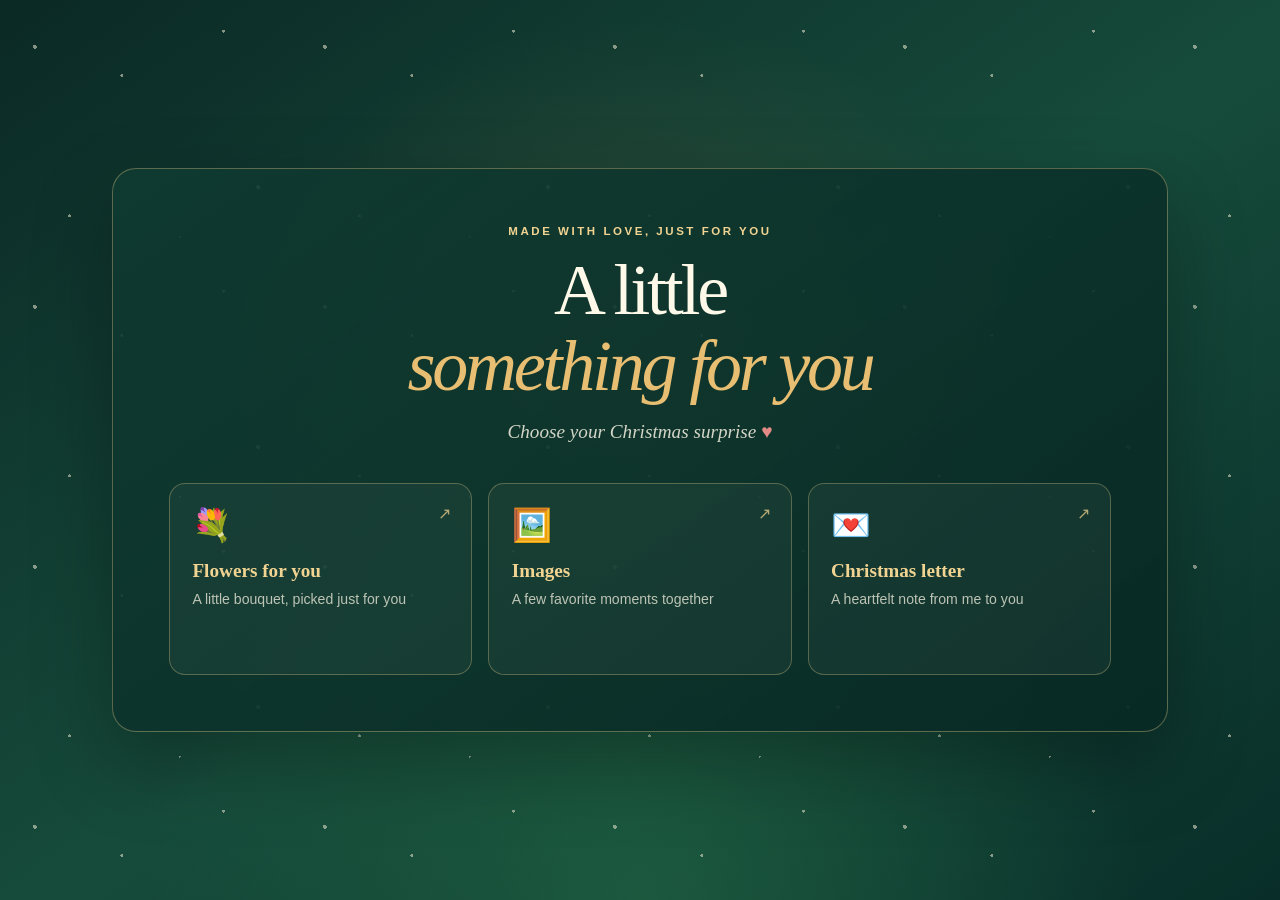
==== ChristmasPage/Continue.html @ 4c9a5362 "Christmas and Monthsary Letter" ====
<!DOCTYPE html>
<html lang="en">
<head>
  <meta charset="UTF-8">
  <meta name="viewport" content="width=device-width, initial-scale=1.0">
  <meta name="theme-color" content="#103b31">
  <title>A Christmas Surprise</title>
  <link rel="stylesheet" href="../ChristmasCss/Continue.css">
</head>
<body>
  <main class="page">
    <div class="snow" aria-hidden="true"></div>
    <section class="choices" aria-labelledby="greeting-title">
      <p class="dedication">Made with love, just for you</p>
      <h1 id="greeting-title">A little <span>something for you</span></h1>
      <p class="love-note">Choose your Christmas surprise <span aria-hidden="true">♥</span></p>
      <nav class="choice-list" aria-label="Christmas surprises">
        <a class="choice-card" href="Flowers.html">
          <span class="choice-icon" aria-hidden="true">💐</span>
          <span class="choice-title">Flowers for you</span>
          <span class="choice-description">A little bouquet, picked just for you</span>
          <span class="choice-arrow" aria-hidden="true">↗</span>
        </a>
        <a class="choice-card" href="Images.html">
          <span class="choice-icon" aria-hidden="true">🖼️</span>
          <span class="choice-title">Images</span>
          <span class="choice-description">A few favorite moments together</span>
          <span class="choice-arrow" aria-hidden="true">↗</span>
        </a>
        <a class="choice-card" href="ChristmasLetter.html">
          <span class="choice-icon" aria-hidden="true">💌</span>
          <span class="choice-title">Christmas letter</span>
          <span class="choice-description">A heartfelt note from me to you</span>
          <span class="choice-arrow" aria-hidden="true">↗</span>
        </a>
      </nav>
    </section>
  </main>
</body>
</html>
---- ChristmasCss/Continue.css ----
* {
  box-sizing: border-box;
}

:root {
  color-scheme: dark;
  font-family: Georgia, "Times New Roman", serif;
  color: #fff9e9;
  background: #103b31;
}

body {
  min-height: 100vh;
  min-height: 100svh;
  margin: 0;
  background:
    radial-gradient(ellipse at 50% 40%, rgba(195, 131, 76, 0.16), transparent 45%),
    radial-gradient(ellipse at 50% 100%, rgba(32, 99, 67, 0.72), transparent 55%),
    linear-gradient(145deg, #0b2925 0%, #164b3b 52%, #092e29 100%);
}

.page {
  position: relative;
  display: grid;
  min-height: 100vh;
  min-height: 100svh;
  place-items: center;
  isolation: isolate;
  padding: clamp(1rem, 4vw, 2.5rem);
}

.snow {
  position: fixed;
  inset: 0;
  z-index: -1;
  pointer-events: none;
  background-image:
    radial-gradient(2px 2px at 12% 18%, #fff8df 99%, transparent),
    radial-gradient(1.5px 1.5px at 77% 12%, #fff8df 99%, transparent),
    radial-gradient(2px 2px at 89% 72%, #fff8df 99%, transparent),
    radial-gradient(1.5px 1.5px at 24% 83%, #fff8df 99%, transparent),
    radial-gradient(1px 1px at 62% 91%, #fff8df 99%, transparent),
    radial-gradient(1.5px 1.5px at 42% 29%, #fff8df 99%, transparent);
  background-size: 290px 260px;
  opacity: 0.5;
}

.choices {
  width: min(100%, 66rem);
  padding: clamp(1.5rem, 5vw, 3.5rem);
  border: 1px solid rgba(242, 212, 146, 0.35);
  border-radius: 1.5rem;
  background: linear-gradient(145deg, rgba(16, 59, 49, 0.88), rgba(8, 41, 36, 0.95));
  box-shadow: 0 2rem 5rem rgba(0, 0, 0, 0.28);
  text-align: center;
  animation: arrive 700ms ease-out both;
}

.dedication {
  margin: 0 0 1rem;
  color: #f2d492;
  font-family: Arial, sans-serif;
  font-size: 0.72rem;
  font-weight: 600;
  letter-spacing: 0.22em;
  text-transform: uppercase;
}

h1 {
  margin: 0;
  color: #fff9e9;
  font-size: clamp(2.2rem, 6vw, 4.5rem);
  font-weight: 400;
  letter-spacing: -0.045em;
  line-height: 1.05;
}

h1 span {
  display: block;
  color: #e8bf72;
  font-style: italic;
}

.love-note {
  margin: 1rem 0 clamp(1.5rem, 4vw, 2.5rem);
  color: rgba(255, 249, 233, 0.82);
  font-size: clamp(1rem, 2.4vw, 1.2rem);
  font-style: italic;
}

.love-note span {
  color: #e58b87;
}

.choice-list {
  display: grid;
  grid-template-columns: repeat(3, minmax(0, 1fr));
  gap: 1rem;
  text-align: left;
}

.choice-card {
  position: relative;
  display: flex;
  min-height: 12rem;
  flex-direction: column;
  align-items: flex-start;
  padding: 1.4rem;
  overflow: hidden;
  border: 1px solid rgba(242, 212, 146, 0.3);
  border-radius: 1rem;
  background: rgba(255, 249, 233, 0.045);
  color: #fff9e9;
  text-decoration: none;
  transition: transform 180ms ease, border-color 180ms ease, background-color 180ms ease;
}

.choice-card:hover {
  transform: translateY(-4px);
  border-color: rgba(242, 212, 146, 0.8);
  background: rgba(255, 249, 233, 0.09);
}

.choice-card:focus-visible {
  outline: 3px solid #f2d492;
  outline-offset: 4px;
}

.choice-icon {
  margin-bottom: 1rem;
  font-size: 2rem;
}

.choice-title {
  color: #f2d492;
  font-size: 1.2rem;
  font-weight: 700;
}

.choice-description {
  margin-top: 0.45rem;
  color: rgba(255, 249, 233, 0.72);
  font-family: Arial, sans-serif;
  font-size: 0.88rem;
  line-height: 1.5;
}

.choice-arrow {
  position: absolute;
  top: 1.25rem;
  right: 1.25rem;
  color: rgba(242, 212, 146, 0.72);
}

@keyframes arrive {
  from {
    opacity: 0;
    transform: translateY(12px);
  }
  to {
    opacity: 1;
    transform: translateY(0);
  }
}

@media (max-width: 640px) {
  .choice-list {
    grid-template-columns: 1fr;
  }

  .choice-card {
    min-height: auto;
    display: grid;
    grid-template-columns: 2.5rem 1fr auto;
    align-items: center;
    column-gap: 0.9rem;
    padding: 1rem;
  }

  .choice-icon {
    grid-row: span 2;
    margin: 0;
  }

  .choice-title,
  .choice-description {
    grid-column: 2;
  }

  .choice-title {
    font-size: 1.05rem;
  }

  .choice-description {
    margin-top: 0.2rem;
    font-size: 0.8rem;
  }

  .choice-arrow {
    position: static;
    grid-column: 3;
    grid-row: 1 / span 2;
  }
}

@media (prefers-reduced-motion: reduce) {
  *,
  *::before,
  *::after {
    animation-duration: 0.01ms !important;
    animation-iteration-count: 1 !important;
    scroll-behavior: auto !important;
    transition-duration: 0.01ms !important;
  }
}
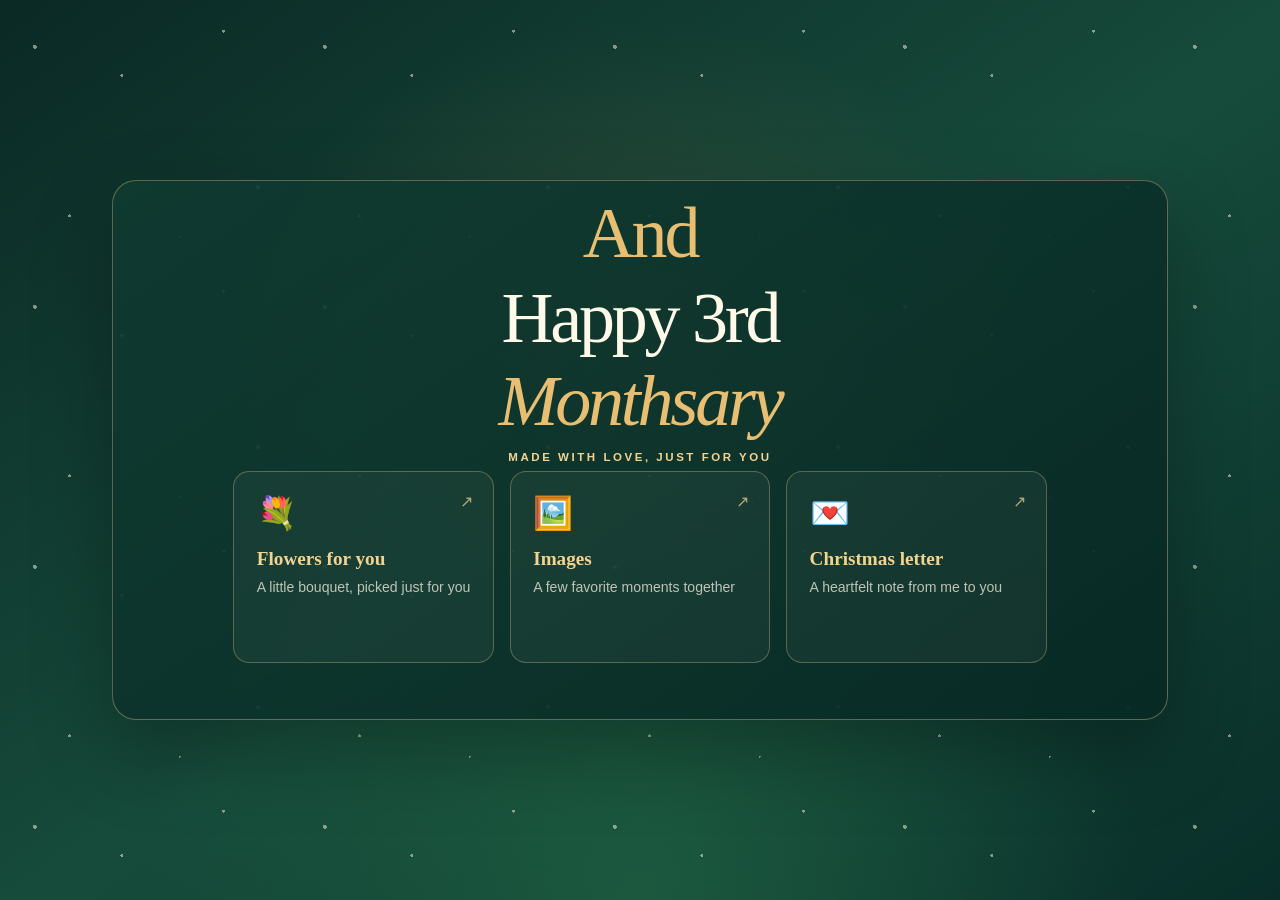
==== commit edc302ec: "Add Continue and Flower page" ====
--- a/ChristmasPage/Continue.html
+++ b/ChristmasPage/Continue.html
@@ -10,12 +10,12 @@
 <body>
   <main class="page">
     <div class="snow" aria-hidden="true"></div>
-    <section class="choices" aria-labelledby="greeting-title">
-      <p class="dedication">Made with love, just for you</p>
-      <h1 id="greeting-title">A little <span>something for you</span></h1>
-      <p class="love-note">Choose your Christmas surprise <span aria-hidden="true">♥</span></p>
+    <section class="choices" aria-labelledby="greeting-title" style="display: flex; flex-direction: column; align-items: center; gap: 0.5rem; margin: 0 auto; padding-top: 1rem;">
+      <h2 id="greeting-title" style="margin: 0; line-height: 1;"> <span>And</span></h2>
+      <h1 id="greeting-title-2" style="margin: 0; line-height: 1.15; text-align: center;">Happy 3rd <span>Monthsary</span></h1>
+      <p class="dedication" style="margin: 0; text-align: center;">Made with love, just for you</p>
       <nav class="choice-list" aria-label="Christmas surprises">
-        <a class="choice-card" href="Flowers.html">
+        <a class="choice-card" href="Flowers4u.html">
           <span class="choice-icon" aria-hidden="true">💐</span>
           <span class="choice-title">Flowers for you</span>
           <span class="choice-description">A little bouquet, picked just for you</span>
--- a/ChristmasCss/Continue.css
+++ b/ChristmasCss/Continue.css
@@ -81,6 +81,20 @@
   font-style: italic;
 }
 
+h2 {
+  margin: 0;
+  color: #fff9e9;
+  font-size: clamp(2.2rem, 6vw, 4.5rem);
+  font-weight: 400;
+  letter-spacing: -0.045em;
+  line-height: 1.05;
+}
+
+h2 span {
+  display: block;
+  color: #e8bf72;
+}
+
 .love-note {
   margin: 1rem 0 clamp(1.5rem, 4vw, 2.5rem);
   color: rgba(255, 249, 233, 0.82);
